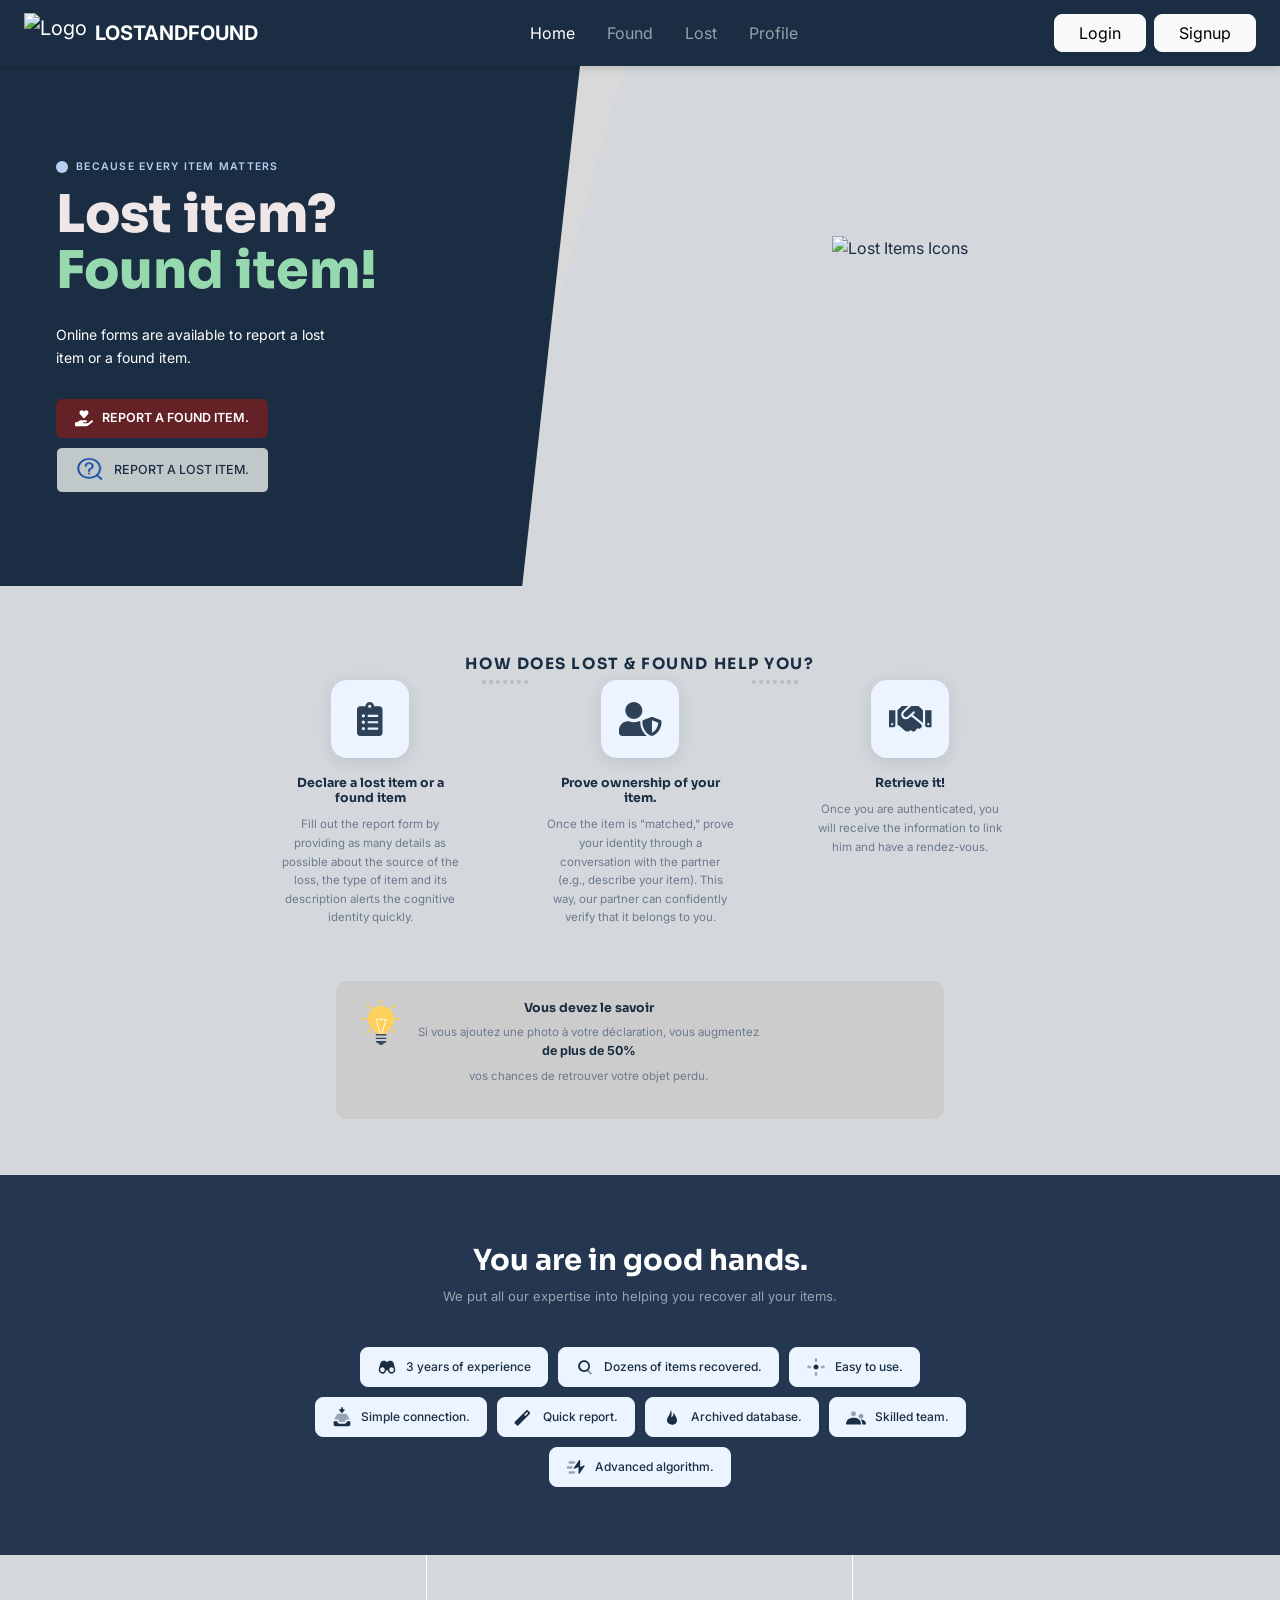
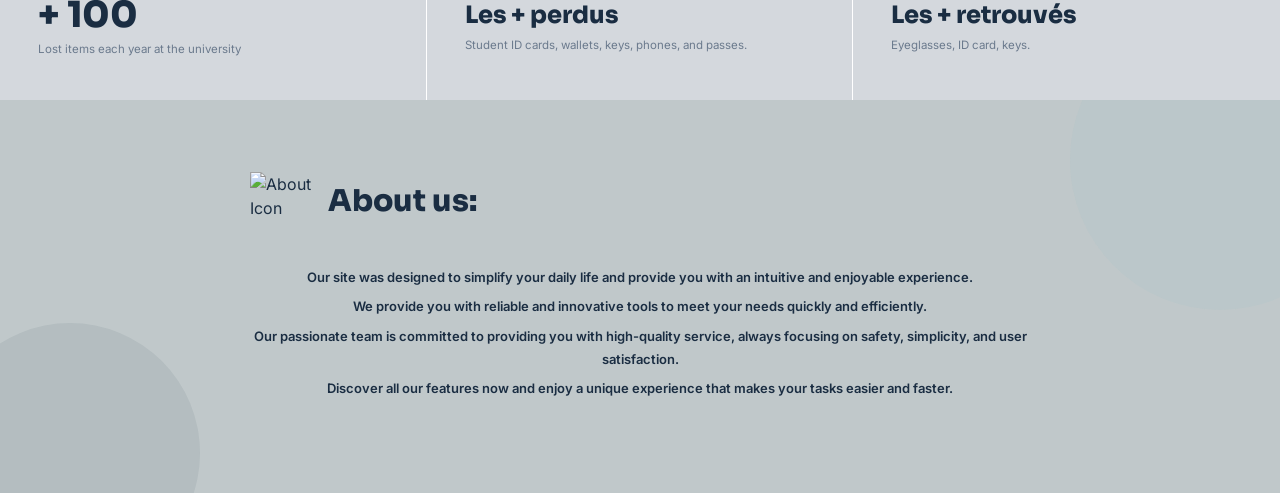
==== home.html @ 8dbbdb31 "Add files via upload" ====
<!DOCTYPE html>
<html lang="en">
<head>
<meta charset="UTF-8"/>
<meta name="viewport" content="width=device-width, initial-scale=1.0"/>
<title>Lost & Found</title>
<link href="https://cdn.jsdelivr.net/npm/bootstrap@5.3.0/dist/css/bootstrap.min.css" rel="stylesheet">
<link rel="stylesheet" href="https://cdnjs.cloudflare.com/ajax/libs/font-awesome/6.4.0/css/all.min.css">
<link href="https://fonts.googleapis.com/css2?family=Sora:wght@300;400;600;700;800&family=Inter:wght@300;400;500;600&display=swap" rel="stylesheet">
<link rel="stylesheet" href="home.css"/>
</head>
<body>
<div class="spbar" id="sp"></div>

<nav class="navbar navbar-expand-lg navbar-dark sticky-top">
    <div class="container-fluid px-4">
        <a class="navbar-brand d-flex align-items-center" href="index.html">
            <img src="assets/logo.png" alt="Logo" class="me-2" style="height:40px;">
            <span class="fw-bold">LOSTANDFOUND</span>
        </a>
        <button class="navbar-toggler" type="button" data-bs-toggle="collapse" data-bs-target="#navbarNav">
            <span class="navbar-toggler-icon"></span>
        </button>
        <div class="collapse navbar-collapse" id="navbarNav">
            <ul class="navbar-nav mx-auto">
                <li class="nav-item"><a class="nav-link active" href="home.html">Home</a></li>
                <li class="nav-item"><a class="nav-link" href="found.html">Found</a></li>
                <li class="nav-item"><a class="nav-link" href="lost.html">Lost</a></li>
                <li class="nav-item"><a class="nav-link" href="profile.html">Profile</a></li>
            </ul>
           <div class="d-flex gap-2">
    <a href="login.html" class="btn btn-light px-4">Login</a>
    
    <a href="signup.html" class="btn btn-light px-4">Signup</a>
</div>
        </div>
    </div>
</nav>

<!-- HERO -->
<section class="hero">
  <div class="hero-left">
    <div class="hero-eyebrow"><span class="edot"></span>Because every item matters</div>
    <h1>Lost item?<span class="green">Found item!</span></h1>
    <p class="hero-sub">Online forms are available to report a lost item or a found item.</p>
    <div class="hero-btns">
      <button class="btn-found">
       <svg width="19" height="17" viewBox="0 0 19 17" fill="none" xmlns="http://www.w3.org/2000/svg">
<path d="M8.59375 8.125L5.1875 4.5625C4.1875 3.53125 4.25 1.8125 5.375 0.84375C6.3125 0 7.75 0.15625 8.625 1.09375L9 1.4375L9.34375 1.09375C10.2188 0.15625 11.6562 0 12.625 0.84375C13.7188 1.8125 13.7812 3.53125 12.7812 4.5625L9.375 8.125C9.15625 8.34375 8.8125 8.34375 8.59375 8.125ZM17.6562 10.5625C18.125 10.9688 18.0938 11.6875 17.625 12.0625L12.875 15.8438C12.5312 16.1562 12.0938 16.2812 11.625 16.2812H0.5C0.21875 16.2812 0 16.0625 0 15.7812V12.7812C0 12.5312 0.21875 12.2812 0.5 12.2812H2.21875L3.65625 11.125C4.3125 10.5938 5.15625 10.2812 6 10.2812H11C11.5938 10.2812 12.0625 10.8438 11.9688 11.4688C11.9062 11.9688 11.4375 12.2812 10.9375 12.2812H8.5C8.21875 12.2812 8 12.5312 8 12.7812C8 13.0625 8.21875 13.2812 8.5 13.2812H12.1875C12.625 13.2812 13.0938 13.1562 13.4375 12.8438L16.3125 10.5625C16.7188 10.25 17.2812 10.2188 17.6562 10.5625Z" fill="white"/>
</svg>

        REPORT A FOUND ITEM.
      </button>
      <button class="btn-lost">
        <svg width="30" height="26" viewBox="0 0 30 26" fill="none" xmlns="http://www.w3.org/2000/svg" xmlns:xlink="http://www.w3.org/1999/xlink">
<rect width="30" height="26" rx="13" fill="url(#pattern0_1_1269)"/>
<defs>
<pattern id="pattern0_1_1269" patternContentUnits="objectBoundingBox" width="1" height="1">
<use xlink:href="#image0_1_1269" transform="scale(0.015625)"/>
</pattern>
<image id="image0_1_1269" width="64" height="64" preserveAspectRatio="none" xlink:href="[data-uri]"/>
</defs>
</svg>

        REPORT A LOST ITEM.
      </button>
    </div>
  </div>
 <div class="hero-right">
    <div class="hero-diag"></div>
    <div class="hero-grid" id="hg">
        <img src="assets/your-icons-file.png" alt="Lost Items Icons" class="hero-icons-img">
    </div>
</div>

</section>

<!-- HOW IT WORKS -->
<section class="how">
  <div class="reveal">
    <p class="how-tag">HOW DOES LOST &amp; FOUND HELP YOU?</p>
  
  </div>
  <div class="how-steps">
    <div class="step reveal" data-delay="100">
      <div class="step-icon-wrap">
        <svg width="26" height="34" viewBox="0 0 26 34" fill="none"><path d="M22.3125 4.25C24.0391 4.25 25.5 5.71094 25.5 7.4375V30.8125C25.5 32.6055 24.0391 34 22.3125 34H3.1875C1.39453 34 0 32.6055 0 30.8125V7.4375C0 5.71094 1.39453 4.25 3.1875 4.25H8.5C8.5 1.92578 10.3594 0 12.75 0C15.0742 0 17 1.92578 17 4.25H22.3125ZM6.375 28.1562C7.23828 28.1562 7.96875 27.4922 7.96875 26.5625C7.96875 25.6992 7.23828 24.9688 6.375 24.9688C5.44531 24.9688 4.78125 25.6992 4.78125 26.5625C4.78125 27.4922 5.44531 28.1562 6.375 28.1562ZM6.375 21.7812C7.23828 21.7812 7.96875 21.1172 7.96875 20.1875C7.96875 19.3242 7.23828 18.5938 6.375 18.5938C5.44531 18.5938 4.78125 19.3242 4.78125 20.1875C4.78125 21.1172 5.44531 21.7812 6.375 21.7812ZM6.375 15.4062C7.23828 15.4062 7.96875 14.7422 7.96875 13.8125C7.96875 12.9492 7.23828 12.2188 6.375 12.2188C5.44531 12.2188 4.78125 12.9492 4.78125 13.8125C4.78125 14.7422 5.44531 15.4062 6.375 15.4062ZM12.75 2.65625C11.8203 2.65625 11.1562 3.38672 11.1562 4.25C11.1562 5.17969 11.8203 5.84375 12.75 5.84375C13.6133 5.84375 14.3438 5.17969 14.3438 4.25C14.3438 3.38672 13.6133 2.65625 12.75 2.65625ZM21.25 27.0938V26.0312C21.25 25.7656 20.9844 25.5 20.7188 25.5H11.1562C10.8242 25.5 10.625 25.7656 10.625 26.0312V27.0938C10.625 27.4258 10.8242 27.625 11.1562 27.625H20.7188C20.9844 27.625 21.25 27.4258 21.25 27.0938ZM21.25 20.7188V19.6562C21.25 19.3906 20.9844 19.125 20.7188 19.125H11.1562C10.8242 19.125 10.625 19.3906 10.625 19.6562V20.7188C10.625 21.0508 10.8242 21.25 11.1562 21.25H20.7188C20.9844 21.25 21.25 21.0508 21.25 20.7188ZM21.25 14.3438V13.2812C21.25 13.0156 20.9844 12.75 20.7188 12.75H11.1562C10.8242 12.75 10.625 13.0156 10.625 13.2812V14.3438C10.625 14.6758 10.8242 14.875 11.1562 14.875H20.7188C20.9844 14.875 21.25 14.6758 21.25 14.3438Z" fill="#2E4156"/></svg>
      </div>
      <h3>Declare a lost item or a found item</h3>
      <p>Fill out the report form by providing as many details as possible about the source of the loss, the type of item and its description alerts the cognitive identity quickly.</p>
    </div>
    <div class="step-conn"><span class="dc"></span><span class="dc"></span><span class="dc"></span><span class="dc"></span><span class="dc"></span><span class="dc"></span><span class="dc"></span></div>
    <div class="step reveal" data-delay="200">
      <div class="step-icon-wrap">
        <svg width="43" height="35" viewBox="0 0 43 35" fill="none"><path d="M41.3047 18.0625C42.0352 18.3281 42.5 18.9922 42.5 19.6562C42.5 27.957 37.0547 32.5391 33.668 33.8672C33.3359 34 32.8047 34.1328 32.1406 33.8672C27.8906 32.207 23.375 27.0938 23.375 19.6562C23.375 18.9922 23.8398 18.3281 24.5039 18.0625L32.1406 15.0742C32.8047 14.8086 33.4023 14.9414 33.668 15.0742L41.3047 18.0625ZM32.9375 30.7461C35.1953 29.6172 38.8477 26.4297 39.2461 20.6523L32.9375 18.1953V30.7461ZM14.875 17C10.1602 17 6.375 13.2148 6.375 8.5C6.375 3.85156 10.1602 0 14.875 0C19.5234 0 23.375 3.85156 23.375 8.5C23.375 13.2148 19.5234 17 14.875 17ZM21.25 19.6562C21.25 26.0312 24.2383 30.9453 27.8242 33.7344C27.4258 33.9336 26.9609 34 26.5625 34H3.1875C1.39453 34 0 32.6055 0 30.8125V28.0898C0 23.1758 3.98438 19.125 8.89844 19.125H10.0273C11.4883 19.8555 13.1484 20.1875 14.875 20.1875C16.6016 20.1875 18.1953 19.8555 19.6562 19.125H20.7852C20.9844 19.125 21.1172 19.1914 21.3164 19.1914C21.25 19.3906 21.25 19.5234 21.25 19.6562Z" fill="#2E4156"/></svg>
      </div>
      <h3>Prove ownership of your item.</h3>
      <p>Once the item is "matched," prove your identity through a conversation with the partner (e.g., describe your item). This way, our partner can confidently verify that it belongs to you.</p>
    </div>
    <div class="step-conn"><span class="dc"></span><span class="dc"></span><span class="dc"></span><span class="dc"></span><span class="dc"></span><span class="dc"></span><span class="dc"></span></div>
    <div class="step reveal" data-delay="300">
      <div class="step-icon-wrap">
        <svg width="43" height="27" viewBox="0 0 43 27" fill="none"><path d="M28.8203 0C29.418 0 29.9492 0.265625 30.3477 0.664062L33.9336 4.25V17.1328C33.8008 16.9336 33.6016 16.8008 33.4688 16.6016L23.7734 8.76562L25.5 7.17188C25.9648 6.77344 25.9648 6.10938 25.5664 5.71094C25.168 5.24609 24.5039 5.24609 24.0391 5.64453L18.793 10.4922C18.7266 10.4922 18.7266 10.4922 18.7266 10.4922C17.5977 11.4883 15.8711 11.2227 15.0078 10.293C14.0781 9.29688 14.0781 7.63672 15.1406 6.57422L21.7148 0.597656C22.1133 0.199219 22.5781 0 23.1094 0H28.8203ZM36.125 4.31641H42.5V21.3164H38.25C37.0547 21.3164 36.125 20.3203 36.125 19.1914V4.31641ZM39.3125 19.1914C39.8438 19.1914 40.375 18.6602 40.375 18.1289C40.375 17.5312 39.8438 17.0664 39.3125 17.0664C38.7148 17.0664 38.25 17.5312 38.25 18.1289C38.25 18.6602 38.7148 19.1914 39.3125 19.1914ZM0 21.25V4.31641H6.375V19.125C6.375 20.3203 5.37891 21.25 4.25 21.25H0ZM3.1875 17.0664C2.58984 17.0664 2.125 17.5312 2.125 18.1289C2.125 18.6602 2.58984 19.1914 3.1875 19.1914C3.71875 19.1914 4.25 18.6602 4.25 18.1289C4.25 17.5312 3.71875 17.0664 3.1875 17.0664ZM32.0742 18.2617C33.0039 18.9922 33.1367 20.3203 32.4062 21.25L31.8086 22.0469C31.0117 22.9766 29.6836 23.1094 28.8203 22.3789L28.4219 22.0469L26.3633 24.6367C25.5 25.6992 23.9062 25.832 22.8438 24.9688L21.7148 23.9727H21.6484C20.1875 25.7656 17.5312 26.0977 15.6719 24.5703L9.69531 19.125H8.5V4.25L12.0859 0.664062C12.4844 0.265625 13.0156 0 13.6133 0H19.1914L13.7461 4.98047C11.8203 6.77344 11.6875 9.82812 13.4141 11.7539C15.207 13.6797 18.1953 13.8789 20.1875 12.0195L22.1797 10.2266L32.0742 18.2617Z" fill="#2E4156"/></svg>
      </div>
      <h3>Retrieve it!</h3>
      <p>Once you are authenticated, you will receive the information to link him and have a rendez-vous.</p>
    </div>
  </div>
  <div class="tip-box reveal">
    <svg class="tip-lamp" viewBox="0 0 80 80" fill="none" xmlns="http://www.w3.org/2000/svg"><g clip-path="url(#tp1)"><g clip-path="url(#tp2)"><path d="M49.1667 61.1667C50.1667 57.8334 52.1667 54.8334 54.8334 52.5C59.8334 48.3333 63 42 63 35C63 22 52.1669 11.3333 38.8334 12C27 12.5 17.3333 22.5 17 34.3333C16.8333 41.6667 20 48.1667 25.1667 52.5C28 54.8333 30 57.8333 31 61.1667H49.1667Z" fill="#FFD15C"/><path d="M37.8333 61.5H39.3333L32.6666 36.6667C32.8333 36.6667 33 36.6667 33.1666 36.6667C34 36.6667 34.8333 36.3334 35.5 35.6667C35.8331 35.3334 36.1666 35.1667 36.6666 35.1667C37.1666 35.1667 37.5 35.3334 37.8333 35.6667C39 37 41 37 42.1666 35.6667C42.5 35.3334 42.8333 35.1667 43.3333 35.1667C43.6666 35.1667 44.1666 35.3334 44.5 35.6667C45.1667 36.3334 45.8333 36.6667 46.8333 36.6667C47 36.6667 47.1666 36.6667 47.3333 36.6667L40.8333 61.5H42.3333L49.1666 35.5C49.1666 35.1667 49.1666 34.8333 48.8333 34.6667C48.5 34.5 48.1666 34.6667 48 34.8334C47.6667 35.1667 47.3333 35.3334 47 35.3334C46.5 35.3334 46.1667 35.1667 45.6667 34.8334C45 34.1667 44.3334 33.8334 43.5 33.8334C42.6666 33.8334 42 34.1667 41.3333 34.8334C40.6666 35.5001 39.6666 35.5001 39 34.8334C38.5 34.1667 37.6667 33.8334 36.8333 33.8334C36 33.8334 35.1666 34.1667 34.6666 34.8334C34.3333 35.1667 33.8333 35.3334 33.3333 35.3334C33 35.3334 32.5 35.1667 32.3333 34.8334C32.1666 34.6667 31.8333 34.5001 31.5 34.6667C31.1667 34.8334 31 35.1667 31.1667 35.5L37.8333 61.5Z" fill="white"/><path d="M34.8333 76.5C35.6667 78.5 37.6667 80 40 80C42.3333 80 44.3333 78.5 45.1667 76.5H34.8333Z" fill="#344A5E"/><path d="M46.1667 76.6667H34C32.3333 76.6667 31 75.3334 31 73.6667V61H49.1667V73.6667C49.1667 75.3333 47.8333 76.6667 46.1667 76.6667Z" fill="#344A5E"/><path d="M49 67.3333H31C30 67.3333 29.1667 66.5 29.1667 65.5C29.1667 64.5 30 63.6667 31 63.6667H49C50 63.6667 50.8333 64.5 50.8333 65.5C50.8333 66.5 50 67.3333 49 67.3333Z" fill="#CCCCCC"/><path d="M49 73.1667H31C30 73.1667 29.1667 72.3334 29.1667 71.3334C29.1667 70.3334 30 69.5001 31 69.5001H49C50 69.5001 50.8333 70.3334 50.8333 71.3334C50.8333 72.3332 50 73.1667 49 73.1667Z" fill="#CCCCCC"/><path d="M40 0C39.1667 0 38.3333 0.666719 38.3333 1.66672V7.33344C38.3333 8.16672 39 9.00016 40 9.00016C41 9.00016 41.6667 8.33344 41.6667 7.33344V1.66672C41.6667 0.666719 40.8333 0 40 0Z" fill="#FFD15C"/><path d="M17.6667 10.1667C17 9.49995 16 9.49995 15.3334 10.1667C14.6669 10.8334 14.6667 11.8334 15.3334 12.4999L19.3334 16.4999C20.0002 17.1667 21.0002 17.1667 21.6667 16.4999C22.3333 15.8332 22.3334 14.8332 21.6667 14.1667L17.6667 10.1667Z" fill="#FFD15C"/><path d="M12.5 33.1667H6.83328C6 33.1667 5.16656 33.8335 5.16656 34.8335C5.16656 35.6667 5.83328 36.5002 6.83328 36.5002H12.5C13.3333 36.5002 14.1667 35.8335 14.1667 34.8335C14.1667 34 13.3333 33.1667 12.5 33.1667Z" fill="#FFD15C"/><path d="M19.3333 53.1667L15.3333 57.1667C14.6666 57.8334 14.6666 58.8334 15.3333 59.5C16 60.1666 17 60.1667 17.6666 59.5L21.6666 55.5C22.3333 54.8333 22.3333 53.8333 21.6666 53.1667C20.9999 52.5002 20 52.5 19.3333 53.1667Z" fill="#FFD15C"/><path d="M60.6667 53.1667C60 52.4999 59 52.4999 58.3333 53.1667C57.6666 53.8334 57.6666 54.8334 58.3333 55.4999L62.3333 59.4999C63 60.1667 64 60.1667 64.6666 59.4999C65.3331 58.8332 65.3333 57.8332 64.6666 57.1667L60.6667 53.1667Z" fill="#FFD15C"/><path d="M73.1667 33.1667H67.5C66.6667 33.1667 65.8333 33.8335 65.8333 34.8335C65.8333 35.6667 66.5 36.5002 67.5 36.5002H73.1667C74 36.5002 74.8334 35.8335 74.8334 34.8335C74.8332 34 74.1667 33.1667 73.1667 33.1667Z" fill="#FFD15C"/><path d="M62.3333 10.1667L58.3333 14.1667C57.6666 14.8334 57.6666 15.8334 58.3333 16.5C59 17.1667 60 17.1667 60.6666 16.5L64.6666 12.5C65.3333 11.8333 65.3333 10.8333 64.6666 10.1667C63.9999 9.50017 63 9.50001 62.3333 10.1667Z" fill="#FFD15C"/></g></g><defs><clipPath id="tp1"><rect width="80" height="80" fill="white"/></clipPath><clipPath id="tp2"><rect width="80" height="80" fill="white"/></clipPath></defs></svg>
    <div class="tip-body">
      <strong>Vous devez le savoir</strong>
      <p>Si vous ajoutez une photo à votre déclaration, vous augmentez <strong>de plus de 50%</strong> vos chances de retrouver votre objet perdu.</p>
    </div>
  </div>
</section>

<!-- GOOD HANDS -->
<section class="good">
  <h2 class="reveal">You are in good hands.</h2>
  <p class="good-sub reveal">We put all our expertise into helping you recover all your items.</p>
  <div class="badges" id="badges">
    <div class="badge reveal" data-delay="50"><svg class="bi" viewBox="0 0 48 48" fill="none"><path fill-rule="evenodd" clip-rule="evenodd" d="M25.686 32H22.314l-.344 1.28C21.34 35.603 19.814 37.581 17.728 38.781C15.641 39.981 13.164 40.305 10.84 39.682C8.515 39.059 6.532 37.54 5.325 35.457C4.118 33.375 3.787 30.899 4.402 28.572L7.842 15.736C8.287 14.075 9.194 12.573 10.458 11.407C11.722 10.24 13.291 9.456 14.982 9.145C16.674 8.834 18.419 9.009 20.016 9.65C21.612 10.291 22.993 11.371 24 12.766C25.006 11.371 26.388 10.29 27.984 9.648C29.581 9.007 31.326 8.831 33.018 9.142C34.71 9.453 36.28 10.237 37.544 11.404C38.808 12.571 39.715 14.072 40.16 15.734L43.598 28.572C44.2 30.894 43.859 33.36 42.651 35.433C41.443 37.505 39.465 39.017 37.148 39.637C34.831 40.258 32.362 39.938 30.28 38.747C28.197 37.556 26.67 35.59 26.03 33.278L25.686 32ZM34.912 36.21C37.926 36.21 40.37 33.676 40.37 30.55C40.37 27.424 37.926 24.888 34.912 24.888C31.9 24.888 29.456 27.422 29.456 30.548C29.456 33.674 31.9 36.21 34.912 36.21ZM13.088 36.21C16.1 36.21 18.544 33.676 18.544 30.55C18.544 27.424 16.1 24.888 13.088 24.888C10.076 24.888 7.63 27.422 7.63 30.548C7.63 33.674 10.074 36.21 13.088 36.21Z" fill="white"/></svg>3 years of experience</div>
    <div class="badge reveal" data-delay="100"><svg class="bi" viewBox="0 0 48 48" fill="none"><path opacity=".5" d="M28.586 33.414C28.222 33.037 28.02 32.532 28.025 32.007C28.029 31.483 28.24 30.981 28.61 30.61C28.981 30.24 29.483 30.029 30.007 30.025C30.532 30.02 31.037 30.222 31.414 30.586L39.414 38.586C39.778 38.963 39.98 39.469 39.975 39.993C39.971 40.517 39.761 41.019 39.39 41.39C39.019 41.761 38.517 41.971 37.993 41.975C37.468 41.98 36.963 41.778 36.586 41.414L28.586 33.414Z" fill="white"/><path d="M22 32C24.652 32 27.196 30.946 29.071 29.071C30.946 27.196 32 24.652 32 22C32 19.348 30.946 16.804 29.071 14.929C27.196 13.054 24.652 12 22 12C19.348 12 16.804 13.054 14.929 14.929C13.054 16.804 12 19.348 12 22C12 24.652 13.054 27.196 14.929 29.071C16.804 30.946 19.348 32 22 32ZM22 36C18.134 36 14.426 34.525 11.7 31.9C8.975 29.274 7.5 25.713 7.5 22C7.5 18.287 8.975 14.726 11.7 12.1C14.426 9.475 18.134 8 22 8C25.713 8 29.274 9.475 31.9 12.1C34.525 14.726 36 18.287 36 22C36 25.713 34.525 29.274 31.9 31.9C29.274 34.525 25.713 36 22 36Z" fill="white"/></svg>Dozens of items recovered.</div>
    <div class="badge reveal" data-delay="150"><svg class="bi" viewBox="0 0 48 48" fill="none"><path d="M24 30C22.409 30 20.883 29.368 19.757 28.243C18.632 27.117 18 25.591 18 24C18 22.409 18.632 20.883 19.757 19.757C20.883 18.632 22.409 18 24 18C25.591 18 27.117 18.632 28.243 19.757C29.368 20.883 30 22.409 30 24C30 25.591 29.368 27.117 28.243 28.243C27.117 29.368 25.591 30 24 30Z" fill="white"/><path opacity=".4" d="M39 21H42C43.657 21 45 22.343 45 24C45 25.657 43.657 27 42 27H39C37.343 27 36 25.657 36 24C36 22.343 37.343 21 39 21ZM6 21H9C10.657 21 12 22.343 12 24C12 25.657 10.657 27 9 27H6C4.343 27 3 25.657 3 24C3 22.343 4.343 21 6 21ZM24 3C25.657 3 27 4.343 27 6V9C27 10.657 25.657 12 24 12C22.343 12 21 10.657 21 9V6C21 4.343 22.343 3 24 3ZM24 36C25.657 36 27 37.343 27 39V42C27 43.657 25.657 45 24 45C22.343 45 21 43.657 21 42V39C21 37.343 22.343 36 24 36Z" fill="white"/></svg>Easy to use.</div>
    <div class="badge reveal" data-delay="200"><svg class="bi" viewBox="0 0 48 48" fill="none"><path fill-rule="evenodd" clip-rule="evenodd" d="M44 34V42C44 44.209 42.209 46 40 46H8C5.791 46 4 44.209 4 42V34H12.56L13.646 37.264C14.228 39.005 15.871 40 17.442 40H30.764C32.452 40 33.926 39.01 34.342 37.788L36.236 34H44Z" fill="white"/><path opacity=".4" fill-rule="evenodd" clip-rule="evenodd" d="M5.126 30L11.854 18.04C12.548 16.776 13.886 16 15.34 16H32.66C34.114 16 35.452 16.776 36.146 18.04L42.874 30H36.236C34.548 30 33.074 30.99 32.658 32.212L30.764 36H17.442L16.354 32.736C15.772 30.995 14.129 30 12.558 30H5.126Z" fill="white"/><path d="M29.776 5.66H25.86V1.648C25.86 1.017 25.344.648 24.86.648H22.814C22.178.648 21.814 1.11 21.814 1.648V5.664H17.9C17.162 5.664 16.778 6.24 17.138 7.31L23.074 14.32C23.442 14.762 24.232 14.762 24.6 14.32L30.536 7.31C30.896 6.24 30.512 5.664 29.774 5.664" fill="white"/></svg>Simple connection.</div>
    <div class="badge reveal" data-delay="250"><svg class="bi" viewBox="0 0 48 48" fill="none"><path d="M34.142 14.686L31.314 11.86L24.24 18.928L27.07 21.758L34.142 14.686ZM38.384 16.1L10.1 44.384C9.34 45.144 8.032 45.144 7.272 44.384L1.616 38.728C0.856 37.968 0.856 36.66 1.616 35.9L29.9 7.616C30.66 6.856 31.968 6.856 32.728 7.616L38.384 13.272C39.144 14.032 39.144 15.34 38.384 16.1Z" fill="white"/></svg>Quick report.</div>
    <div class="badge reveal" data-delay="300"><svg class="bi" viewBox="0 0 48 48" fill="none"><path fill-rule="evenodd" clip-rule="evenodd" d="M28 14C27.333 20.667 25.333 24.233 22 24.7C22 24.7 25 13 21 7C21 7 20.576 13.428 16.29 21.144C14.28 24.76 12 27.198 12 32C12 38.858 19.022 42.4 24.012 42.4C29.002 42.4 36 40 36 31.6C36 28.147 33.333 22.28 28 14Z" fill="white"/></svg>Archived database.</div>
    <div class="badge reveal" data-delay="350"><svg class="bi" viewBox="0 0 48 48" fill="none"><path opacity=".4" d="M36 28C32.686 28 30 25.314 30 22C30 18.686 32.686 16 36 16C39.314 16 42 18.686 42 22C42 25.314 39.314 28 36 28ZM18 22C14.686 22 12 19.314 12 16C12 12.686 14.686 10 18 10C21.314 10 24 12.686 24 16C24 19.314 21.314 22 18 22Z" fill="white"/><path d="M35.202 30C42.016 30.076 47.578 33.52 47.996 40.8C48.014 41.094 47.996 42 46.912 42H39.2C39.2 37.5 37.712 33.344 35.202 30ZM0.002 40.4C0.776 30.852 8.52 26 17.966 26C27.542 26 35.41 30.586 35.996 40.4C36.02 40.79 35.996 42 34.494 42H1.454C0.954 42 -0.04 40.92 0.002 40.4Z" fill="white"/></svg>Skilled team.</div>
    <div class="badge reveal" data-delay="400"><svg class="bi" viewBox="0 0 48 48" fill="none"><path fill-rule="evenodd" clip-rule="evenodd" d="M32.748 39.878L44.446 22.332C44.821 21.766 44.77 21.004 44.32 20.492C43.87 19.98 43.094 19.834 42.486 20.108L34 24V9C34 8.052 33.244 7.296 32.296 7.296C31.64 7.296 31.044 7.682 30.78 8.282L19.082 25.828C18.707 26.394 18.758 27.156 19.208 27.668C19.658 28.18 20.434 28.326 21.042 28.052L30 24.128V39.046C30 40.048 30.848 40.86 31.85 40.766C32.354 40.72 32.8 40.408 32.748 39.878Z" fill="white"/><path opacity=".4" fill-rule="evenodd" clip-rule="evenodd" d="M9 10H19C20.657 10 22 11.343 22 13C22 14.657 20.657 16 19 16H9C7.343 16 6 14.657 6 13C6 11.343 7.343 10 9 10ZM9 34H19C20.657 34 22 35.343 22 37C22 38.657 20.657 40 19 40H9C7.343 40 6 38.657 6 37C6 35.343 7.343 34 9 34ZM5 22H13C14.657 22 16 23.343 16 25C16 26.657 14.657 28 13 28H5C3.343 28 2 26.657 2 25C2 23.343 3.343 22 5 22Z" fill="white"/></svg>Advanced algorithm.</div>
  </div>
</section>

<!-- STATS -->
<section class="stats">
  <div class="stat reveal"><div class="stat-big">+ 100</div><div class="stat-sub" style="margin-top:8px">Lost items each year at the university</div></div>
  <div class="stat reveal" data-delay="150"><div class="stat-big" style="font-size:24px;padding-top:6px">Les + perdus</div><div class="stat-sub" style="margin-top:10px">Student ID cards, wallets, keys, phones, and passes.</div></div>
  <div class="stat reveal" data-delay="300"><div class="stat-big" style="font-size:24px;padding-top:6px">Les + retrouvés</div><div class="stat-sub" style="margin-top:10px">Eyeglasses, ID card, keys.</div></div>
</section>

<!-- ABOUT -->
<section class="about">
  <div class="about-inner">
    <div class="about-head reveal">
    <img src="assets/logo.png" alt="About Icon" class="about-icon">
      <h2>About us:</h2>
    </div>
    <div class="about-body" id="abody">
      <p>Our site was designed to simplify your daily life and provide you with an intuitive and enjoyable experience.</p>
      <p>We provide you with reliable and innovative tools to meet your needs quickly and efficiently.</p>
      <p>Our passionate team is committed to providing you with high-quality service, always focusing on safety, simplicity, and user satisfaction.</p>
      <p>Discover all our features now and enjoy a unique experience that makes your tasks easier and faster.</p>
    </div>
  </div>
</section>



<script src="https://cdn.jsdelivr.net/npm/bootstrap@5.3.0/dist/js/bootstrap.bundle.min.js"></script>
<script src="home.js"></script>
</body>
</html>
---- home.css ----
*,*::before,*::after{box-sizing:border-box;margin:0;padding:0}

:root {
  --primary-dark: #1a2d42;
  --light-blue: #ebf4ff;
  --navy: #1A2D42;
  --navy2: #243752;
  --red: #8B1E2F;
  --red2: #6e1624;
  --teal: #A1C0C7;
  --green: #4CAF82;
  --gray: #E5E5E5;
  --gray2: #EBEBEB;
  --white: #fff;
  --text: #1A2D42;
  --muted: #6B7A8D;
}

html { scroll-behavior: smooth; }
body { font-family: 'Inter', sans-serif; color: var(--text); background: #fff; overflow-x: hidden; }

/* ===================== ANIMATIONS ===================== */
@keyframes fadeUp   { from { opacity:0; transform:translateY(28px) } to { opacity:1; transform:translateY(0) } }
@keyframes fadeIn   { from { opacity:0 } to { opacity:1 } }
@keyframes float    { 0%,100% { transform:translateY(0) } 50% { transform:translateY(-7px) } }
@keyframes pulse    { 0%,100% { transform:scale(1);opacity:.7 } 50% { transform:scale(1.15);opacity:1 } }
@keyframes iconDrift{ 0%,100% { transform:translateY(0) rotate(0deg) } 50% { transform:translateY(-5px) rotate(1.5deg) } }
@keyframes diag     { from { clip-path:polygon(100% 0,100% 0,100% 100%,100% 100%) } to { clip-path:polygon(18% 0,100% 0,100% 100%,0% 100%) } }

/* ===================== SCROLL PROGRESS ===================== */
.spbar { position:fixed; top:0; left:0; height:2.5px; background:var(--teal); z-index:9999; width:0; transition:width .08s; }

/* ===================== REVEAL ===================== */
.reveal { opacity:0; transform:translateY(24px); transition:opacity .65s cubic-bezier(.22,.61,.36,1), transform .65s cubic-bezier(.22,.61,.36,1); }
.reveal.in { opacity:1; transform:translateY(0); }

/* ===================== NAVBAR — identique à found.css ===================== */
.navbar {
    background-color: var(--primary-dark) !important;
    box-shadow: 0 4px 6px rgba(0,0,0,0.1);
    transition: all 0.3s ease;
    z-index: 1000;
}
.navbar.scrolled {
    box-shadow: 0 8px 16px rgba(0,0,0,0.2);
}
.navbar-brand {
    font-size: 1.25rem;
    transition: transform 0.3s ease;
}
.navbar-brand:hover {
    transform: scale(1.05);
}
.nav-link {
    position: relative;
    padding: 0.5rem 1rem !important;
    transition: color 0.3s ease;
}
.nav-link::after {
    content: '';
    position: absolute;
    bottom: 0;
    left: 50%;
    transform: translateX(-50%) scaleX(0);
    width: 80%;
    height: 2px;
    background-color: var(--light-blue);
    transition: transform 0.3s ease;
}
.nav-link:hover::after {
    transform: translateX(-50%) scaleX(1);
}
.navbar .btn {
    transition: all 0.3s ease;
    border-radius: 0.5rem;
}
.navbar .btn:hover {
    transform: translateY(-2px);
    box-shadow: 0 4px 8px rgba(0,0,0,0.2);
}

/* ===================== HERO ===================== */
.hero { background:#1A2D42; min-height:520px; display:flex; position:relative; overflow:hidden; }

.hero-left { flex:0 0 480px; padding:60px 0 60px 56px; display:flex; flex-direction:column; justify-content:center; position:relative; z-index:3; }

.hero-eyebrow { display:flex; align-items:center; gap:8px; color:#B8CFF4; font-size:10.5px; font-weight:600; letter-spacing:.12em; text-transform:uppercase; margin-bottom:12px; opacity:0; animation:fadeUp .55s .15s both; }
.edot { width:12px; height:12px; border-radius:50%; background:#B8CFF4; animation:pulse 2.8s ease-in-out infinite; }

.hero h1 { color:#EFE6E7; font-family:'Sora',sans-serif; font-size:52px; font-weight:800; line-height:1.08; opacity:0; animation:fadeUp .55s .3s both; }
.hero h1 .green { color:#97D9AE; display:block; }

.hero-sub { color:#FFFFFF; font-size:14px; line-height:1.65; margin:16px 0 30px; max-width:300px; opacity:0; animation:fadeUp .55s .46s both; }

.hero-btns { display:flex; flex-direction:column; gap:9px; opacity:0; animation:fadeUp .55s .6s both; }

.btn-found {
    background:#642226; color:#fff; border:none;
    padding:10px 19px; border-radius:6px; font-size:12.5px; font-weight:600; cursor:pointer;
    display:inline-flex; align-items:center; gap:8px; width:fit-content;
    transition:all .25s; font-family:'Inter',sans-serif; position:relative; overflow:hidden;
}
.btn-found::before { content:''; position:absolute; inset:0; background:linear-gradient(90deg,transparent 0%,rgba(255,255,255,.14) 50%,transparent 100%); transform:translateX(-100%); transition:transform .45s; }
.btn-found:hover::before { transform:translateX(100%); }
.btn-found:hover { background:var(--red2); transform:translateY(-2px); box-shadow:0 6px 20px rgba(139,30,47,.35); }

.btn-lost {
    background:#C0C8CA; color:#1A2D42; border:1.5px solid #1A2D42;
    padding:9px 19px; border-radius:6px; font-size:12.5px; font-weight:500; cursor:pointer;
    display:inline-flex; align-items:center; gap:8px; width:fit-content;
    transition:all .25s; font-family:'Inter',sans-serif;
}

.btn-lost:hover { border-color:#9aa3a5; background:#9aa3a5; color:#fff; transform:translateY(-2px); }

.hero-right { flex:1; position:relative; z-index:2; }
.hero-diag { position:absolute; right:0; top:0; bottom:0; width:100%; background:#D4D8DD; clip-path:polygon(18% 0,100% 0,100% 100%,0% 100%); animation:diag .75s .08s both; }

.hero-grid {
    position:absolute; right:0; top:0; bottom:0; width:100%;
    display:grid; grid-template-columns:repeat(4,80px); grid-template-rows:repeat(5,80px);
    gap:18px 20px; align-content:center; justify-content:center; padding-right:40px; z-index:3;
}
.hi { opacity:0; animation:fadeIn .4s both; }
.hi svg { width:54px; height:54px; opacity:.68; transition:opacity .25s,transform .3s; }
.hi:hover svg { opacity:.95; transform:scale(1.18) rotate(-6deg); }

/* ===================== HOW ===================== */
.how { background:#D4D8DD; padding:66px 52px 56px; text-align:center; }
.how-tag { color:var(--text); font-family:'Sora',sans-serif; font-size:15.5px; font-weight:700; letter-spacing:.1em; text-transform:uppercase; margin-bottom:5px; }
.how-sub { color:var(--muted); font-size:12.5px; margin-bottom:46px; font-style:italic; }
.how-steps { display:flex; align-items:flex-start; justify-content:center; gap:0; }
.step { display:flex; flex-direction:column; align-items:center; max-width:188px; transition:transform .3s; }
.step:hover { transform:translateY(-6px); }
.step-icon-wrap { width:78px; height:78px; background:#EBF4FF; border-radius:16px; display:flex; align-items:center; justify-content:center; box-shadow:0 3px 16px rgba(26,45,66,.12); margin-bottom:18px; transition:box-shadow .3s,transform .3s; }
.step:hover .step-icon-wrap { box-shadow:0 10px 30px rgba(26,45,66,.2); transform:translateY(-3px); }
.step h3 { font-family:'Sora',sans-serif; font-size:12.5px; font-weight:700; margin-bottom:9px; color:var(--text); }
.step p  { font-size:11.5px; color:var(--muted); line-height:1.62; text-align:center; }
.step-conn { display:flex; align-items:center; gap:3px; padding:0 18px; padding-bottom:74px; flex-shrink:0; }
.dc { width:4px; height:4px; border-radius:50%; background:var(--muted); opacity:.3; }

/* ===================== TIP ===================== */
.tip-box { background:#CCCCCC; border-radius:10px; max-width:608px; margin:38px auto 0; padding:18px 22px; display:flex; align-items:flex-start; gap:14px; transition:transform .3s,box-shadow .3s; }
.tip-box:hover { transform:translateY(-3px); box-shadow:0 8px 22px rgba(0,0,0,.08); }
.tip-lamp { width:46px; height:46px; flex-shrink:0; animation:float 3.8s ease-in-out infinite; }
.tip-body strong { font-family:'Sora',sans-serif; font-size:12.5px; font-weight:700; color:var(--text); display:block; margin-bottom:5px; }
.tip-body p { font-size:11.5px; color:var(--muted); line-height:1.62; }
.tip-body p strong { font-weight:700; color:var(--text); font-family:'Inter',sans-serif; }

/* ===================== GOOD HANDS ===================== */
.good { background:#243650; padding:68px 52px; text-align:center; }
.good h2 { font-family:'Sora',sans-serif; font-size:29px; font-weight:700; color:#fff; margin-bottom:9px; }
.good-sub { color:rgba(255,255,255,.54); font-size:13px; margin-bottom:40px; }
.badges { display:flex; flex-wrap:wrap; justify-content:center; gap:10px; max-width:740px; margin:0 auto; }
.badge {
    background:#EBF4FF; border:1px solid #EBF4FF;
    border-radius:8px; padding:9px 16px;
    display:flex; align-items:center; gap:9px;
    color:#1A2D42; font-size:12px; font-weight:500;
    transition:all .25s; cursor:default;
}
.badge:hover { background:#EBF4FF; transform:translateY(-3px) scale(1.03); border-color:#EBF4FF; box-shadow:0 6px 20px #EBF4FF; }
.bi { width:20px; height:20px; flex-shrink:0; }
.bi path, .bi g path { fill:#1A2D42 !important; }

/* ===================== STATS ===================== */
.stats { display:grid; grid-template-columns:repeat(3,1fr); background-color: #D4D8DD; }
.stat { padding:42px 38px; border-right:1px solid #fff; position:relative; overflow:hidden; transition:background .3s; }
.stat:last-child { border-right:none; }
.stat::after { content:''; position:absolute; bottom:0; left:0; width:0; height:3px; background:#fff; transition:width .5s ease; }
.stat:hover::after { width:100%; }
.stat:hover { background: #fff; }
.stat-big { font-family:'Sora',sans-serif; font-size:36px; font-weight:800; color:var(--text); line-height:1; }
.stat-sub { font-size:11.5px; color:var(--muted); }

/* ===================== ABOUT ===================== */
.about { background:#C0C8CA; padding:72px 52px 86px; position:relative; overflow:hidden; }
.about::before { content:''; position:absolute; top:-90px; right:-90px; width:300px; height:300px; border-radius:50%; background:rgba(161,192,199,.18); pointer-events:none; }
.about::after  { content:''; position:absolute; bottom:-90px; left:-60px; width:260px; height:260px; border-radius:50%; background:rgba(26,45,66,.07); pointer-events:none; }
.about-inner { max-width:780px; margin:0 auto; position:relative; z-index:2; }
.about-head { display:flex; align-items:center; gap:12px; margin-bottom:28px; }
.about-icon { width:66px; height:66px; animation:float 4.2s ease-in-out infinite; flex-shrink:0; }
.about-head h2 { font-family:'Sora',sans-serif; font-size:30px; font-weight:800; color:var(--text); }
.about-body { text-align:center; }
.about-body p { font-size:13px; line-height:1.8; color:var(--text); margin-bottom:6px; font-weight:600; opacity:0; transform:translateY(14px); transition:opacity .5s,transform .5s; }
.about-body p.in { opacity:1; transform:translateY(0); }



/* الحاوية الأساسية للجهة اليمنى */
.hero-right {
    flex: 1;
    position: relative;
    background-color: #D9D9D9; /* اللون الرمادي الفاتح - تأكد من هاد السطر */
    display: flex;
    justify-content: center;
    align-items: center;
    overflow: hidden;
}

/* تعديل الـ Grid والصورة */
.hero-grid {
    width: 90%;
    height: 70%;
    display: flex;
    justify-content: center;
    align-items: center;
    z-index: 2;
}

.hero-icons-img {
    max-width: 70%;
    height: auto;
    object-fit: contain;
    /* نحي أي background-color هنا إذا كان كاين */
    background: transparent; 
}

/* إذا كنت حاب دير هاديك الدخلة المايلة (Diagonal) */
.hero-right::before {
    content: "";
    position: absolute;
    top: 0;
    left: 0;
    border-left: 100px solid #1A2D42; /* هادي هي اللي دير المثلث الأزرق الصغير */
    border-bottom: 100vh solid transparent;
    z-index: 1;
}
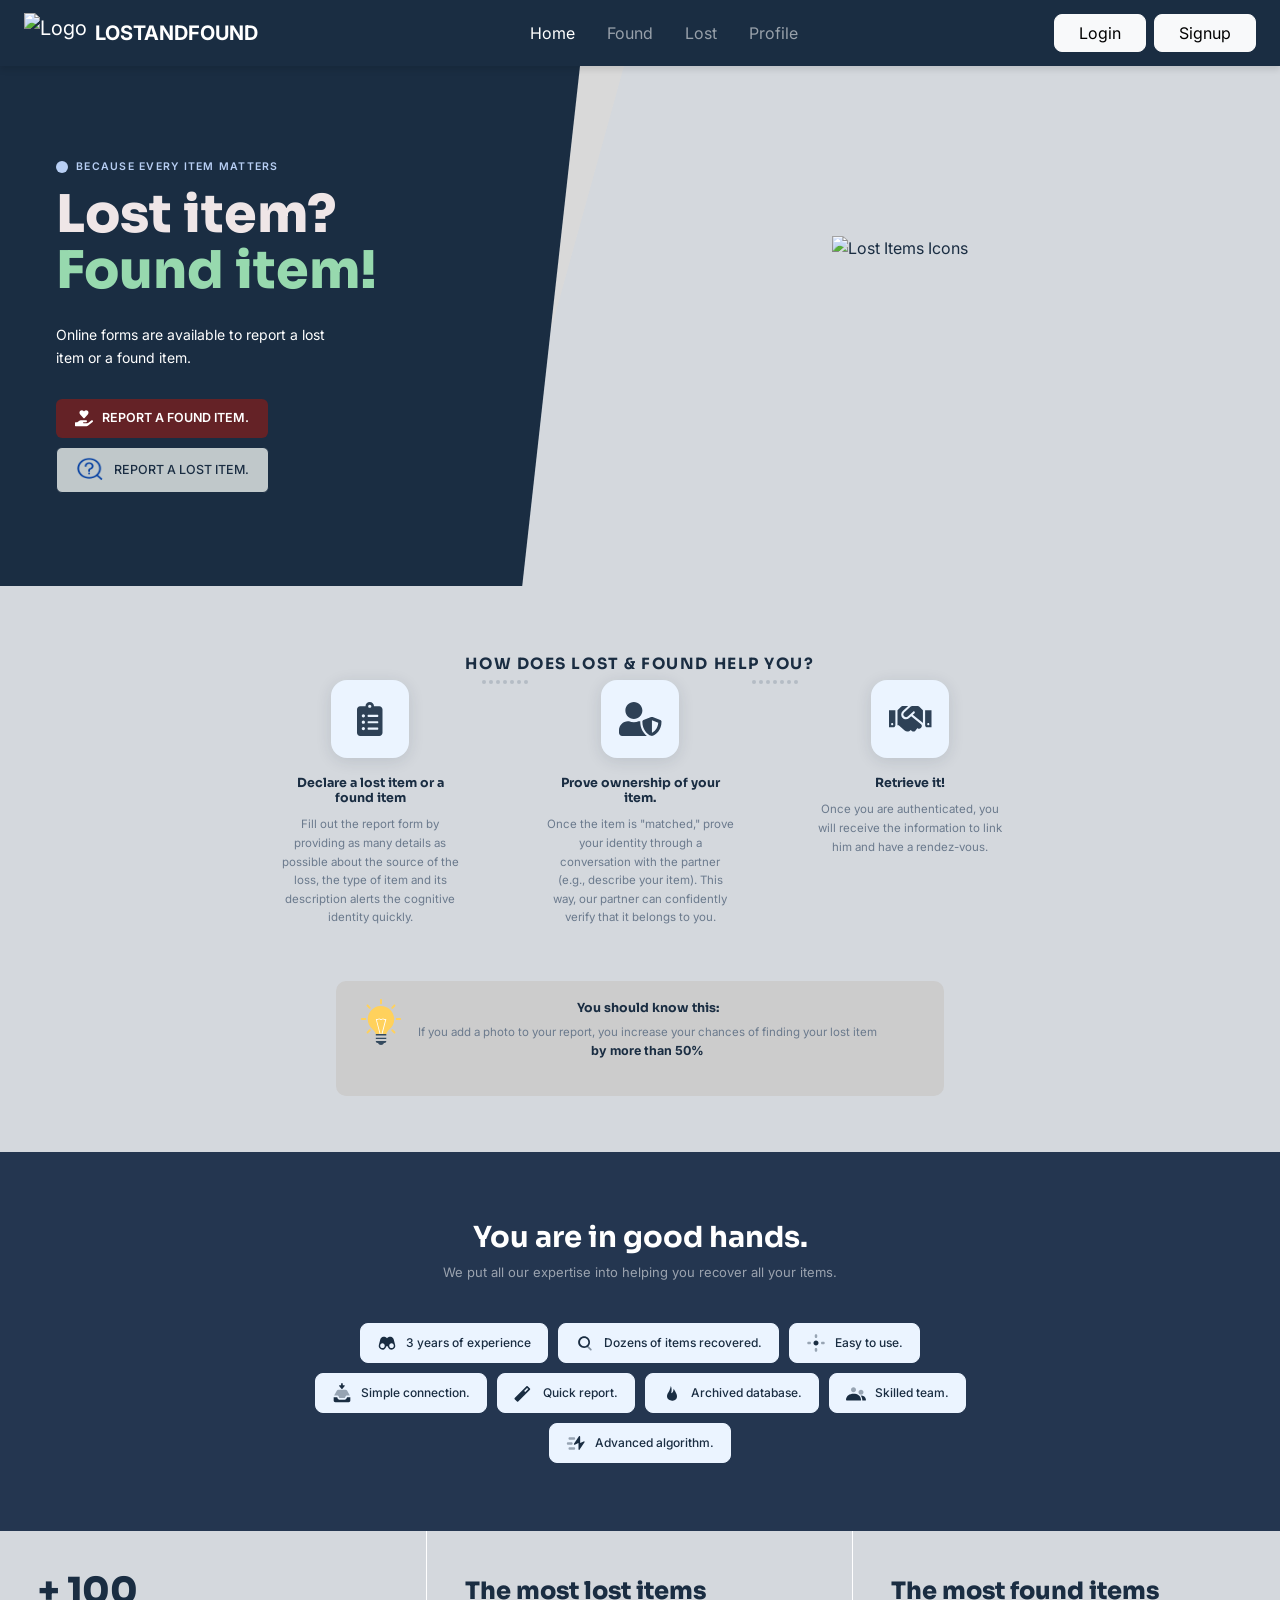
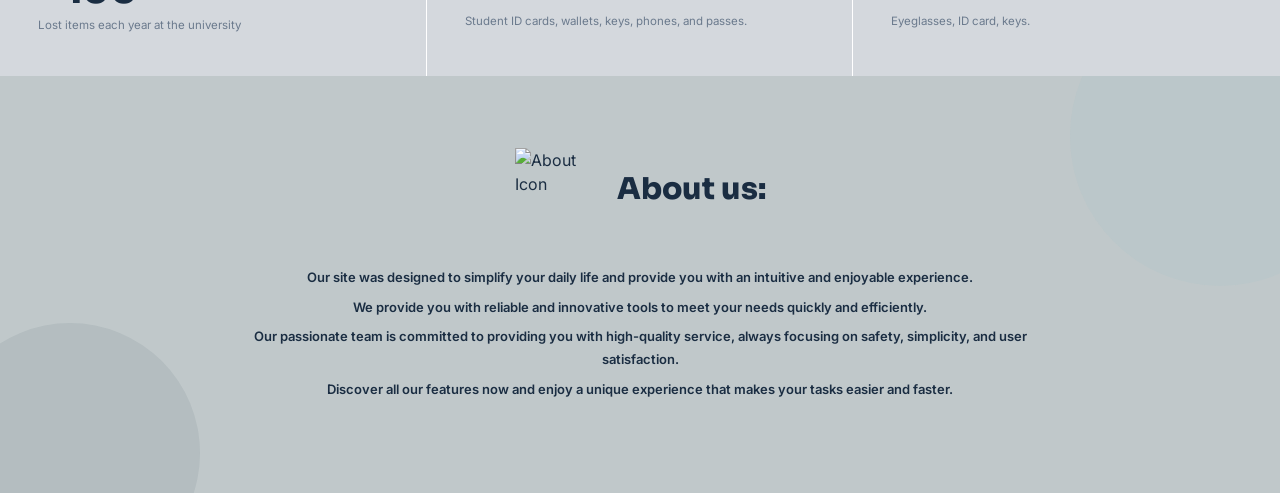
==== commit 084cb59a: "home" ====
--- a/home.html
+++ b/home.html
@@ -44,6 +44,7 @@
     <h1>Lost item?<span class="green">Found item!</span></h1>
     <p class="hero-sub">Online forms are available to report a lost item or a found item.</p>
     <div class="hero-btns">
+      <a href="found.html" class="text-decoration-none">
       <button class="btn-found">
        <svg width="19" height="17" viewBox="0 0 19 17" fill="none" xmlns="http://www.w3.org/2000/svg">
 <path d="M8.59375 8.125L5.1875 4.5625C4.1875 3.53125 4.25 1.8125 5.375 0.84375C6.3125 0 7.75 0.15625 8.625 1.09375L9 1.4375L9.34375 1.09375C10.2188 0.15625 11.6562 0 12.625 0.84375C13.7188 1.8125 13.7812 3.53125 12.7812 4.5625L9.375 8.125C9.15625 8.34375 8.8125 8.34375 8.59375 8.125ZM17.6562 10.5625C18.125 10.9688 18.0938 11.6875 17.625 12.0625L12.875 15.8438C12.5312 16.1562 12.0938 16.2812 11.625 16.2812H0.5C0.21875 16.2812 0 16.0625 0 15.7812V12.7812C0 12.5312 0.21875 12.2812 0.5 12.2812H2.21875L3.65625 11.125C4.3125 10.5938 5.15625 10.2812 6 10.2812H11C11.5938 10.2812 12.0625 10.8438 11.9688 11.4688C11.9062 11.9688 11.4375 12.2812 10.9375 12.2812H8.5C8.21875 12.2812 8 12.5312 8 12.7812C8 13.0625 8.21875 13.2812 8.5 13.2812H12.1875C12.625 13.2812 13.0938 13.1562 13.4375 12.8438L16.3125 10.5625C16.7188 10.25 17.2812 10.2188 17.6562 10.5625Z" fill="white"/>
@@ -51,6 +52,8 @@
 
         REPORT A FOUND ITEM.
       </button>
+      </a>
+      <a href="lost.html" class="text-decoration-none">
       <button class="btn-lost">
         <svg width="30" height="26" viewBox="0 0 30 26" fill="none" xmlns="http://www.w3.org/2000/svg" xmlns:xlink="http://www.w3.org/1999/xlink">
 <rect width="30" height="26" rx="13" fill="url(#pattern0_1_1269)"/>
@@ -64,6 +67,7 @@
 
         REPORT A LOST ITEM.
       </button>
+      </a>
     </div>
   </div>
  <div class="hero-right">
@@ -109,8 +113,8 @@
   <div class="tip-box reveal">
     <svg class="tip-lamp" viewBox="0 0 80 80" fill="none" xmlns="http://www.w3.org/2000/svg"><g clip-path="url(#tp1)"><g clip-path="url(#tp2)"><path d="M49.1667 61.1667C50.1667 57.8334 52.1667 54.8334 54.8334 52.5C59.8334 48.3333 63 42 63 35C63 22 52.1669 11.3333 38.8334 12C27 12.5 17.3333 22.5 17 34.3333C16.8333 41.6667 20 48.1667 25.1667 52.5C28 54.8333 30 57.8333 31 61.1667H49.1667Z" fill="#FFD15C"/><path d="M37.8333 61.5H39.3333L32.6666 36.6667C32.8333 36.6667 33 36.6667 33.1666 36.6667C34 36.6667 34.8333 36.3334 35.5 35.6667C35.8331 35.3334 36.1666 35.1667 36.6666 35.1667C37.1666 35.1667 37.5 35.3334 37.8333 35.6667C39 37 41 37 42.1666 35.6667C42.5 35.3334 42.8333 35.1667 43.3333 35.1667C43.6666 35.1667 44.1666 35.3334 44.5 35.6667C45.1667 36.3334 45.8333 36.6667 46.8333 36.6667C47 36.6667 47.1666 36.6667 47.3333 36.6667L40.8333 61.5H42.3333L49.1666 35.5C49.1666 35.1667 49.1666 34.8333 48.8333 34.6667C48.5 34.5 48.1666 34.6667 48 34.8334C47.6667 35.1667 47.3333 35.3334 47 35.3334C46.5 35.3334 46.1667 35.1667 45.6667 34.8334C45 34.1667 44.3334 33.8334 43.5 33.8334C42.6666 33.8334 42 34.1667 41.3333 34.8334C40.6666 35.5001 39.6666 35.5001 39 34.8334C38.5 34.1667 37.6667 33.8334 36.8333 33.8334C36 33.8334 35.1666 34.1667 34.6666 34.8334C34.3333 35.1667 33.8333 35.3334 33.3333 35.3334C33 35.3334 32.5 35.1667 32.3333 34.8334C32.1666 34.6667 31.8333 34.5001 31.5 34.6667C31.1667 34.8334 31 35.1667 31.1667 35.5L37.8333 61.5Z" fill="white"/><path d="M34.8333 76.5C35.6667 78.5 37.6667 80 40 80C42.3333 80 44.3333 78.5 45.1667 76.5H34.8333Z" fill="#344A5E"/><path d="M46.1667 76.6667H34C32.3333 76.6667 31 75.3334 31 73.6667V61H49.1667V73.6667C49.1667 75.3333 47.8333 76.6667 46.1667 76.6667Z" fill="#344A5E"/><path d="M49 67.3333H31C30 67.3333 29.1667 66.5 29.1667 65.5C29.1667 64.5 30 63.6667 31 63.6667H49C50 63.6667 50.8333 64.5 50.8333 65.5C50.8333 66.5 50 67.3333 49 67.3333Z" fill="#CCCCCC"/><path d="M49 73.1667H31C30 73.1667 29.1667 72.3334 29.1667 71.3334C29.1667 70.3334 30 69.5001 31 69.5001H49C50 69.5001 50.8333 70.3334 50.8333 71.3334C50.8333 72.3332 50 73.1667 49 73.1667Z" fill="#CCCCCC"/><path d="M40 0C39.1667 0 38.3333 0.666719 38.3333 1.66672V7.33344C38.3333 8.16672 39 9.00016 40 9.00016C41 9.00016 41.6667 8.33344 41.6667 7.33344V1.66672C41.6667 0.666719 40.8333 0 40 0Z" fill="#FFD15C"/><path d="M17.6667 10.1667C17 9.49995 16 9.49995 15.3334 10.1667C14.6669 10.8334 14.6667 11.8334 15.3334 12.4999L19.3334 16.4999C20.0002 17.1667 21.0002 17.1667 21.6667 16.4999C22.3333 15.8332 22.3334 14.8332 21.6667 14.1667L17.6667 10.1667Z" fill="#FFD15C"/><path d="M12.5 33.1667H6.83328C6 33.1667 5.16656 33.8335 5.16656 34.8335C5.16656 35.6667 5.83328 36.5002 6.83328 36.5002H12.5C13.3333 36.5002 14.1667 35.8335 14.1667 34.8335C14.1667 34 13.3333 33.1667 12.5 33.1667Z" fill="#FFD15C"/><path d="M19.3333 53.1667L15.3333 57.1667C14.6666 57.8334 14.6666 58.8334 15.3333 59.5C16 60.1666 17 60.1667 17.6666 59.5L21.6666 55.5C22.3333 54.8333 22.3333 53.8333 21.6666 53.1667C20.9999 52.5002 20 52.5 19.3333 53.1667Z" fill="#FFD15C"/><path d="M60.6667 53.1667C60 52.4999 59 52.4999 58.3333 53.1667C57.6666 53.8334 57.6666 54.8334 58.3333 55.4999L62.3333 59.4999C63 60.1667 64 60.1667 64.6666 59.4999C65.3331 58.8332 65.3333 57.8332 64.6666 57.1667L60.6667 53.1667Z" fill="#FFD15C"/><path d="M73.1667 33.1667H67.5C66.6667 33.1667 65.8333 33.8335 65.8333 34.8335C65.8333 35.6667 66.5 36.5002 67.5 36.5002H73.1667C74 36.5002 74.8334 35.8335 74.8334 34.8335C74.8332 34 74.1667 33.1667 73.1667 33.1667Z" fill="#FFD15C"/><path d="M62.3333 10.1667L58.3333 14.1667C57.6666 14.8334 57.6666 15.8334 58.3333 16.5C59 17.1667 60 17.1667 60.6666 16.5L64.6666 12.5C65.3333 11.8333 65.3333 10.8333 64.6666 10.1667C63.9999 9.50017 63 9.50001 62.3333 10.1667Z" fill="#FFD15C"/></g></g><defs><clipPath id="tp1"><rect width="80" height="80" fill="white"/></clipPath><clipPath id="tp2"><rect width="80" height="80" fill="white"/></clipPath></defs></svg>
     <div class="tip-body">
-      <strong>Vous devez le savoir</strong>
-      <p>Si vous ajoutez une photo à votre déclaration, vous augmentez <strong>de plus de 50%</strong> vos chances de retrouver votre objet perdu.</p>
+      <strong>You should know this:</strong>
+      <p>If you add a photo to your report, you increase your chances of finding your lost item  <strong>by more than 50%</strong></p>
     </div>
   </div>
 </section>
@@ -134,8 +138,8 @@
 <!-- STATS -->
 <section class="stats">
   <div class="stat reveal"><div class="stat-big">+ 100</div><div class="stat-sub" style="margin-top:8px">Lost items each year at the university</div></div>
-  <div class="stat reveal" data-delay="150"><div class="stat-big" style="font-size:24px;padding-top:6px">Les + perdus</div><div class="stat-sub" style="margin-top:10px">Student ID cards, wallets, keys, phones, and passes.</div></div>
-  <div class="stat reveal" data-delay="300"><div class="stat-big" style="font-size:24px;padding-top:6px">Les + retrouvés</div><div class="stat-sub" style="margin-top:10px">Eyeglasses, ID card, keys.</div></div>
+  <div class="stat reveal" data-delay="150"><div class="stat-big" style="font-size:24px;padding-top:6px">The most lost items</div><div class="stat-sub" style="margin-top:10px">Student ID cards, wallets, keys, phones, and passes.</div></div>
+  <div class="stat reveal" data-delay="300"><div class="stat-big" style="font-size:24px;padding-top:6px">The most found items</div><div class="stat-sub" style="margin-top:10px">Eyeglasses, ID card, keys.</div></div>
 </section>
 
 <!-- ABOUT -->
@@ -159,4 +163,4 @@
 <script src="https://cdn.jsdelivr.net/npm/bootstrap@5.3.0/dist/js/bootstrap.bundle.min.js"></script>
 <script src="home.js"></script>
 </body>
-</html>
+</html>
--- a/home.css
+++ b/home.css
@@ -178,8 +178,14 @@
 .about::before { content:''; position:absolute; top:-90px; right:-90px; width:300px; height:300px; border-radius:50%; background:rgba(161,192,199,.18); pointer-events:none; }
 .about::after  { content:''; position:absolute; bottom:-90px; left:-60px; width:260px; height:260px; border-radius:50%; background:rgba(26,45,66,.07); pointer-events:none; }
 .about-inner { max-width:780px; margin:0 auto; position:relative; z-index:2; }
-.about-head { display:flex; align-items:center; gap:12px; margin-bottom:28px; }
-.about-icon { width:66px; height:66px; animation:float 4.2s ease-in-out infinite; flex-shrink:0; }
+.about-head { 
+    display: flex; 
+    align-items: center; 
+    justify-content: center; /* Ajoute ceci pour centrer horizontalement */
+    gap: 12px; 
+    margin-bottom: 28px; 
+}
+.about-icon { width:90px; height:90px; animation:float 4.2s ease-in-out infinite; flex-shrink:0; }
 .about-head h2 { font-family:'Sora',sans-serif; font-size:30px; font-weight:800; color:var(--text); }
 .about-body { text-align:center; }
 .about-body p { font-size:13px; line-height:1.8; color:var(--text); margin-bottom:6px; font-weight:600; opacity:0; transform:translateY(14px); transition:opacity .5s,transform .5s; }
